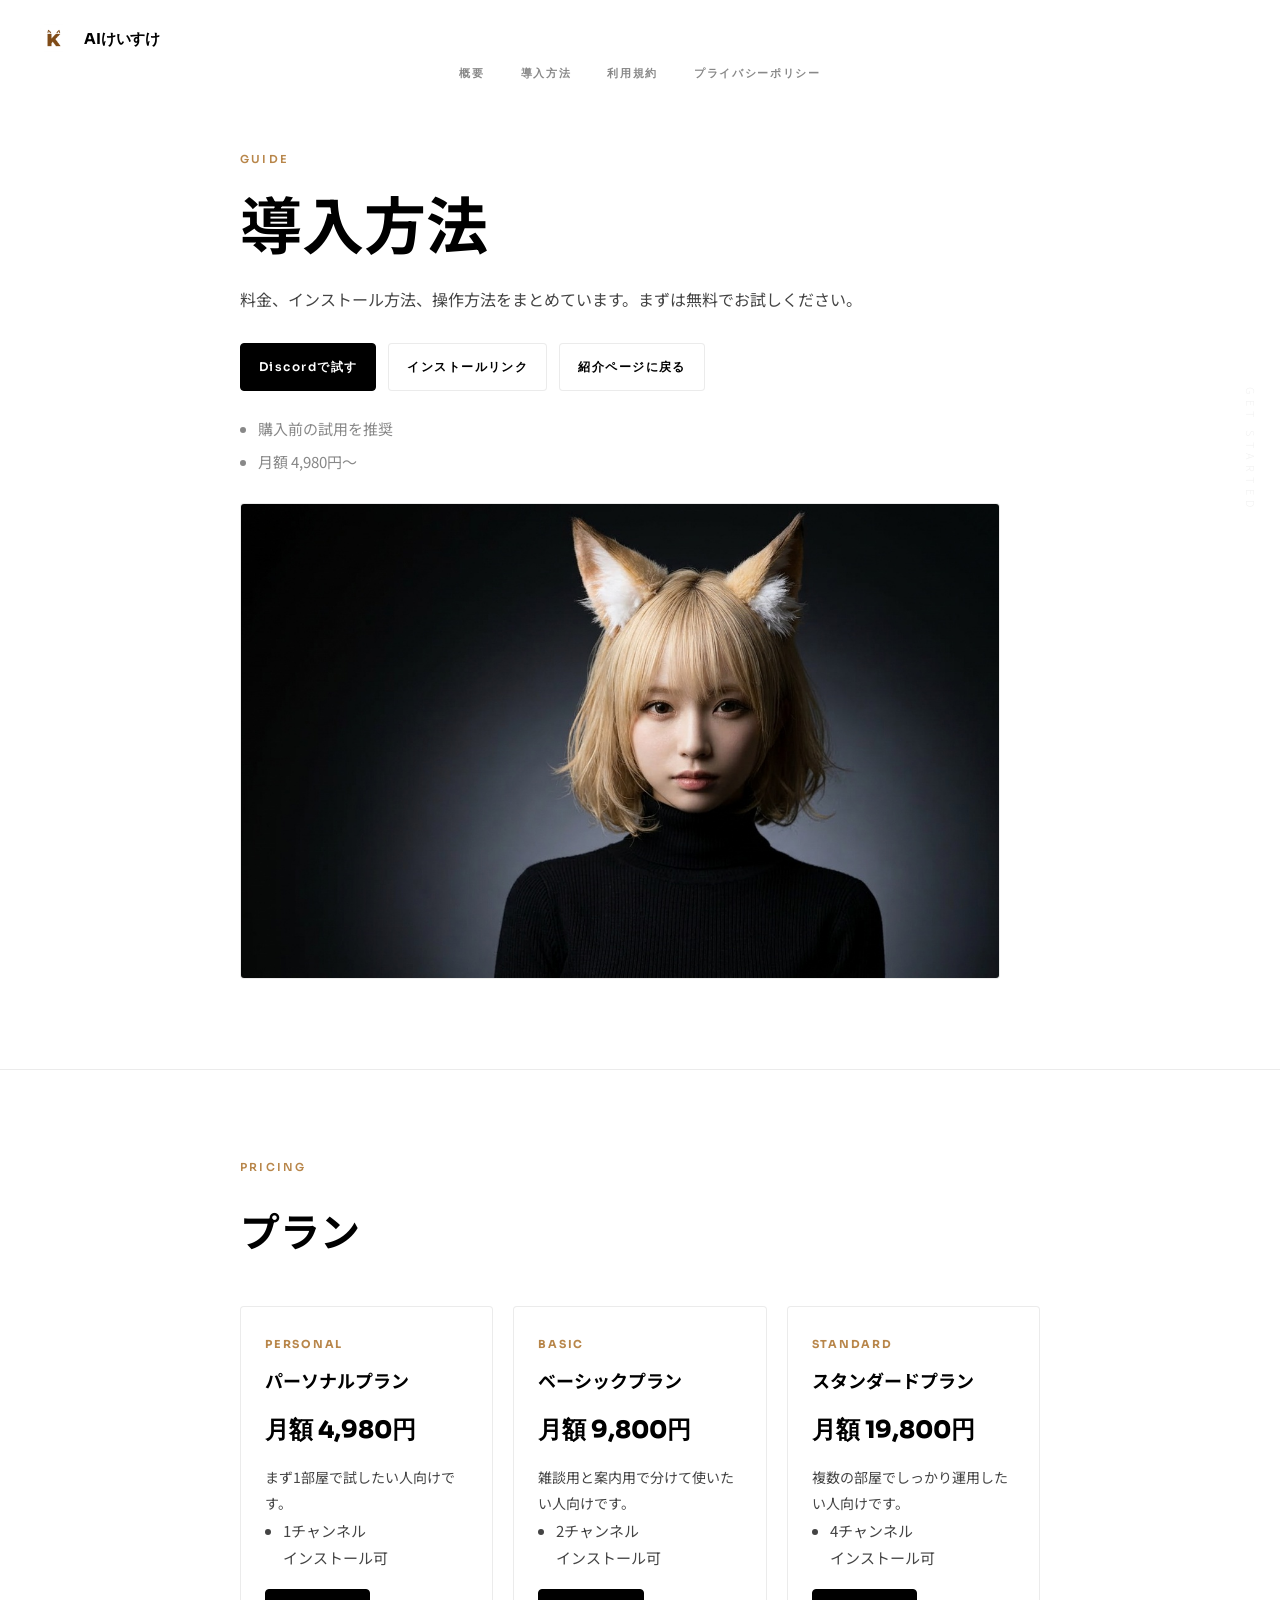
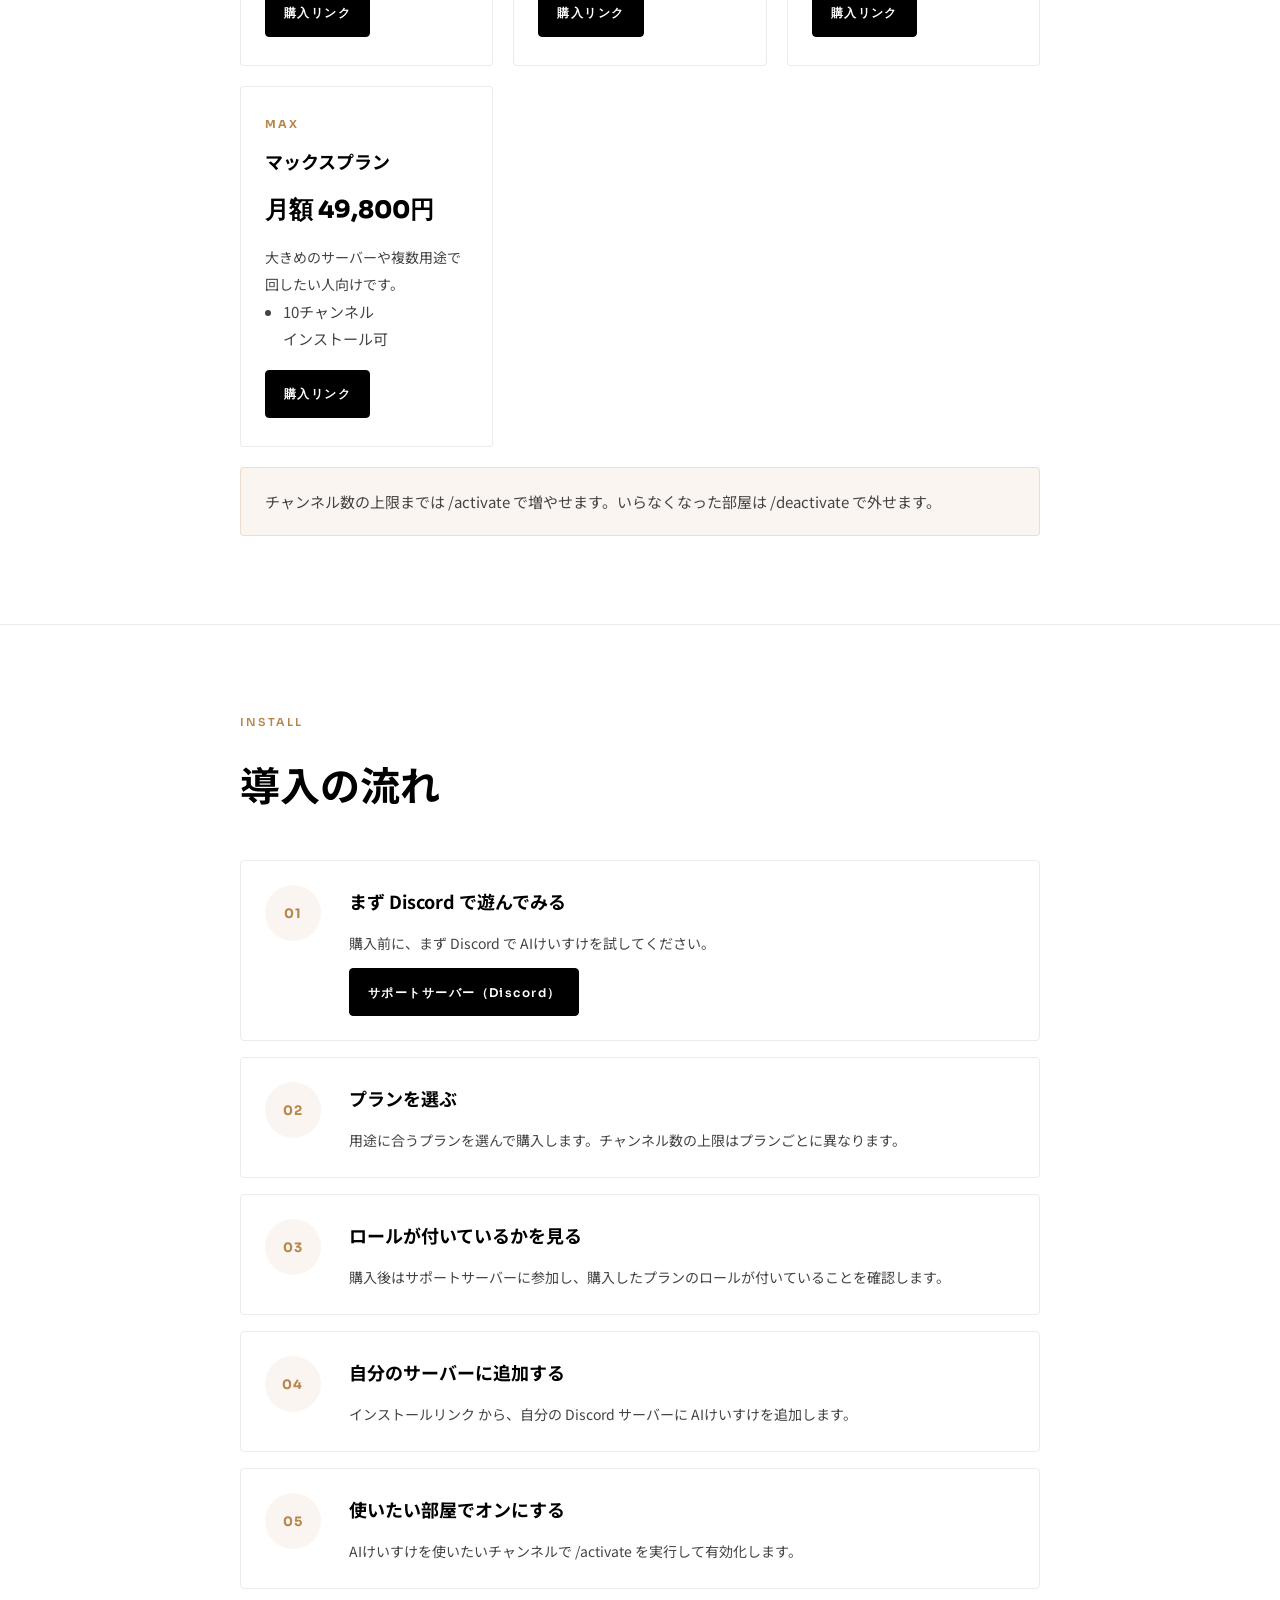
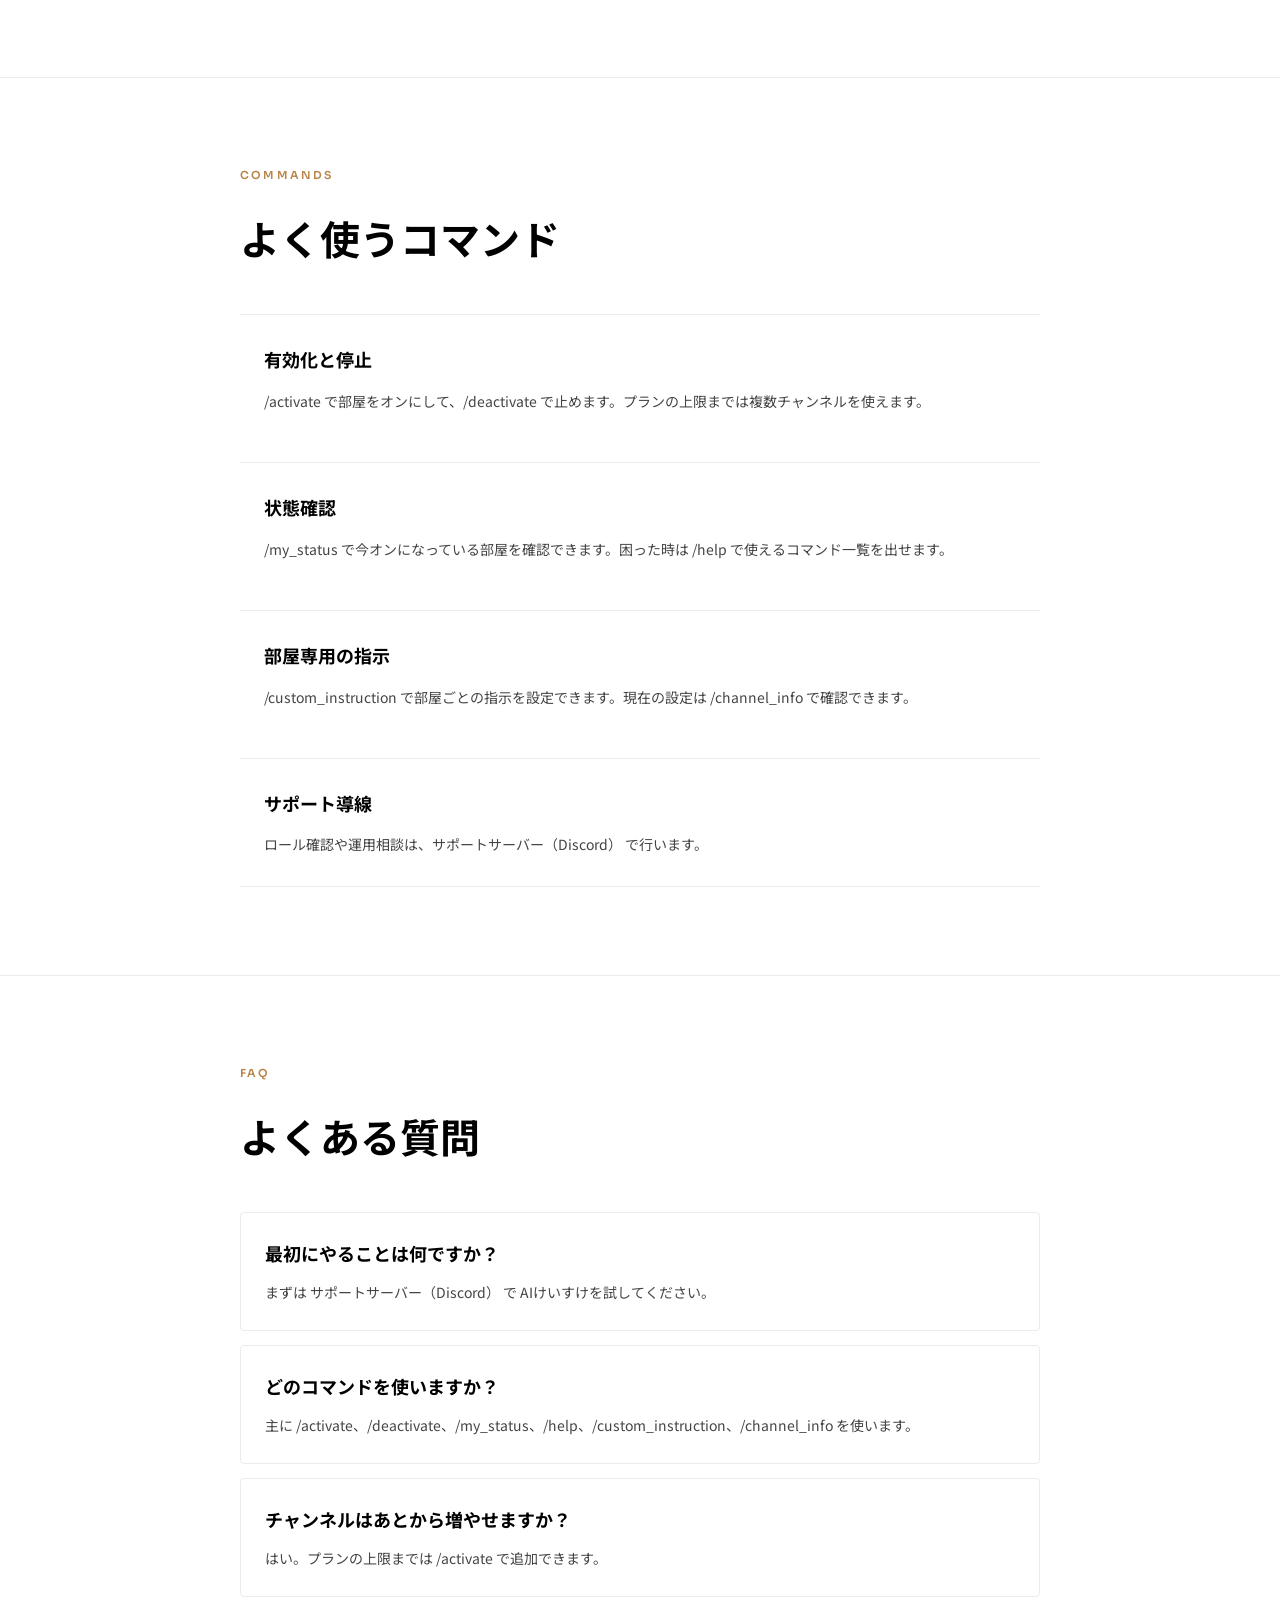
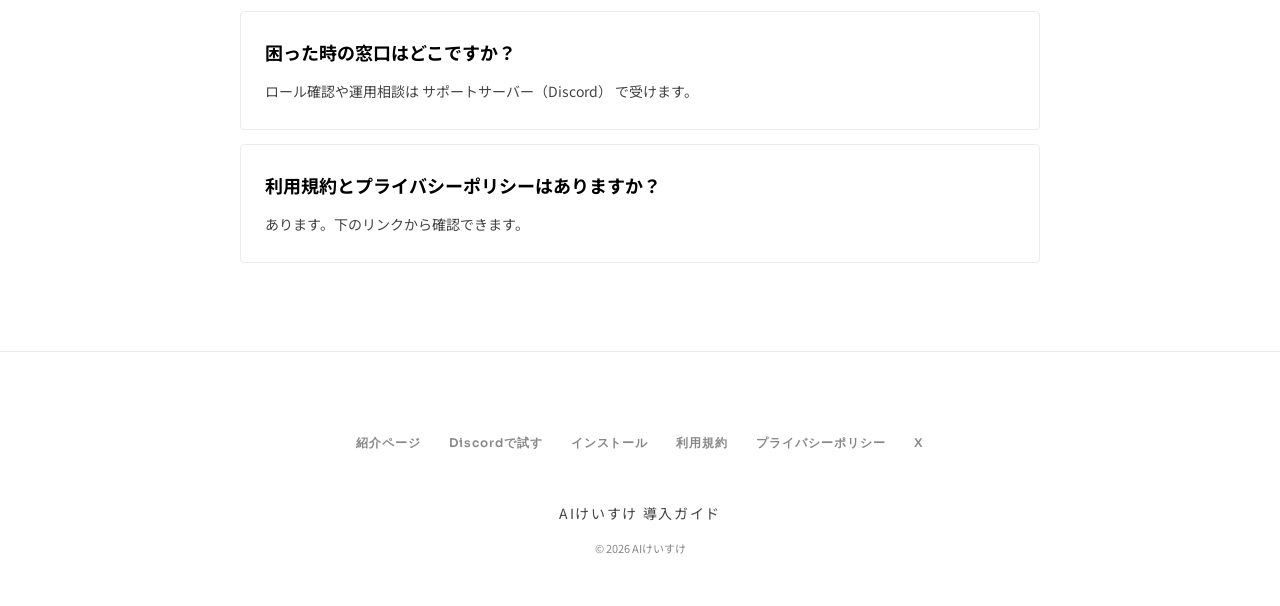
==== assistant/get-started.html @ e5342422 "AIけいすけのbotのページを作成" ====
<!DOCTYPE html>
<html lang="ja" prefix="og: https://ogp.me/ns#">
<head>
  <meta charset="UTF-8">
  <meta name="viewport" content="width=device-width, initial-scale=1.0">
  <meta name="author" content="AIけいすけ">
  <meta name="robots" content="index, follow, max-image-preview:large, max-snippet:-1">
  <link rel="canonical" href="https://kei31ai.com/assistant/get-started.html">

  <title>AIけいすけ 導入ガイド | 料金・インストール方法・コマンド</title>
  <meta name="description" content="AIけいすけ の料金、購入リンク、導入手順、主要コマンド、FAQ をまとめた導入ガイド。まず Discord で試してから導入できます。">

  <meta property="og:title" content="AIけいすけ 導入ガイド | 料金・インストール方法・コマンド">
  <meta property="og:description" content="AIけいすけ の料金、購入リンク、導入手順、主要コマンド、FAQ をまとめた導入ガイド。">
  <meta property="og:type" content="website">
  <meta property="og:url" content="https://kei31ai.com/assistant/get-started.html">
  <meta property="og:image" content="https://kei31ai.com/images/og-image.jpg">
  <meta property="og:site_name" content="AIけいすけ 公式サイト">
  <meta property="og:locale" content="ja_JP">

  <meta name="twitter:card" content="summary_large_image">
  <meta name="twitter:site" content="@kei31ai">
  <meta name="twitter:creator" content="@kei31ai">
  <meta name="twitter:title" content="AIけいすけ 導入ガイド | 料金・インストール方法・コマンド">
  <meta name="twitter:description" content="AIけいすけ の料金、購入リンク、導入手順、主要コマンド、FAQ をまとめた導入ガイド。">
  <meta name="twitter:image" content="https://kei31ai.com/images/og-image.jpg">

  <link rel="icon" type="image/png" sizes="32x32" href="../images/favicon-32x32.png">
  <link rel="icon" type="image/png" sizes="16x16" href="../images/favicon-16x16.png">
  <link rel="apple-touch-icon" sizes="180x180" href="../images/apple-touch-icon.png">

  <link rel="preconnect" href="https://fonts.googleapis.com">
  <link rel="preconnect" href="https://fonts.gstatic.com" crossorigin>
  <link href="https://fonts.googleapis.com/css2?family=Sora:wght@300;400;600;700;800&family=Noto+Sans+JP:wght@300;400;500;700&display=swap" rel="stylesheet">

  <link rel="stylesheet" href="../css/style.css?v=20260324-assistant-5">
</head>
<body>
  <div class="side-text" aria-hidden="true">GET STARTED</div>

  <header class="nav" id="nav">
    <a href="../" class="nav__logo"><img src="../images/apple-touch-icon.png" alt="" class="nav__icon" width="28" height="28"><span class="nav__logo-text">AIけいすけ</span></a>
    <nav class="nav__links" aria-label="AIけいすけ内ナビゲーション">
      <a href="./">概要</a>
      <a href="./get-started.html">導入方法</a>
      <a href="./terms.html">利用規約</a>
      <a href="./privacy.html">プライバシーポリシー</a>
    </nav>
  </header>

  <main>
    <section class="subhero subhero--single" id="hero">
      <div class="container subhero__grid">
        <div class="subhero__copy">
          <span class="label reveal">GUIDE</span>
          <h1 class="subhero__title reveal">導入方法</h1>
          <p class="subhero__lead reveal">料金、インストール方法、操作方法をまとめています。まずは無料でお試しください。</p>
          <div class="subhero__actions reveal">
            <a href="https://discord.gg/YVpavUhMuB" class="button button--primary" target="_blank" rel="noopener">Discordで試す</a>
            <a href="https://discord.com/oauth2/authorize?client_id=1476708571499593983" class="button" target="_blank" rel="noopener">インストールリンク</a>
            <a href="./" class="button">紹介ページに戻る</a>
          </div>
          <ul class="subhero__meta reveal">
            <li>購入前の試用を推奨</li>
            <li>月額 4,980円〜</li>
          </ul>
        </div>
        <aside class="subhero__card reveal">
          <img src="../images/hero-11.jpg" alt="AIけいすけ イメージ" class="subhero__image" loading="lazy">
        </aside>
      </div>
    </section>

    <section class="info-section" id="pricing">
      <div class="container">
        <span class="label reveal">PRICING</span>
        <h2 class="section-title reveal">プラン</h2>
        <div class="pricing-grid">
          <article class="pricing-card reveal">
            <span class="pricing-card__eyebrow">Personal</span>
            <h3 class="pricing-card__title">パーソナルプラン</h3>
            <p class="pricing-card__price">月額 4,980円</p>
            <p class="pricing-card__body">まず1部屋で試したい人向けです。</p>
            <ul class="pricing-card__list">
              <li>1チャンネル<br>インストール可</li>
            </ul>
            <div class="pricing-card__actions">
              <a href="https://page.theapps.jp/paid/join/G8hv3G40M25l69g0" class="button button--primary" target="_blank" rel="noopener">購入リンク</a>
            </div>
          </article>
          <article class="pricing-card reveal">
            <span class="pricing-card__eyebrow">Basic</span>
            <h3 class="pricing-card__title">ベーシックプラン</h3>
            <p class="pricing-card__price">月額 9,800円</p>
            <p class="pricing-card__body">雑談用と案内用で分けて使いたい人向けです。</p>
            <ul class="pricing-card__list">
              <li>2チャンネル<br>インストール可</li>
            </ul>
            <div class="pricing-card__actions">
              <a href="https://page.theapps.jp/paid/join/A8hv3G40M25l69y4" class="button button--primary" target="_blank" rel="noopener">購入リンク</a>
            </div>
          </article>
          <article class="pricing-card reveal">
            <span class="pricing-card__eyebrow">Standard</span>
            <h3 class="pricing-card__title">スタンダードプラン</h3>
            <p class="pricing-card__price">月額 19,800円</p>
            <p class="pricing-card__body">複数の部屋でしっかり運用したい人向けです。</p>
            <ul class="pricing-card__list">
              <li>4チャンネル<br>インストール可</li>
            </ul>
            <div class="pricing-card__actions">
              <a href="https://page.theapps.jp/paid/join/B8hv3G40M25l69y7" class="button button--primary" target="_blank" rel="noopener">購入リンク</a>
            </div>
          </article>
          <article class="pricing-card reveal">
            <span class="pricing-card__eyebrow">Max</span>
            <h3 class="pricing-card__title">マックスプラン</h3>
            <p class="pricing-card__price">月額 49,800円</p>
            <p class="pricing-card__body">大きめのサーバーや複数用途で回したい人向けです。</p>
            <ul class="pricing-card__list">
              <li>10チャンネル<br>インストール可</li>
            </ul>
            <div class="pricing-card__actions">
              <a href="https://page.theapps.jp/paid/join/C8hv3G40M25l69y5" class="button button--primary" target="_blank" rel="noopener">購入リンク</a>
            </div>
          </article>
        </div>
        <div class="notice-box reveal">
          <p>チャンネル数の上限までは <span class="inline-command">/activate</span> で増やせます。いらなくなった部屋は <span class="inline-command">/deactivate</span> で外せます。</p>
        </div>
      </div>
    </section>

    <section class="info-section" id="install">
      <div class="container">
        <span class="label reveal">INSTALL</span>
        <h2 class="section-title reveal">導入の流れ</h2>
        <ol class="steps">
          <li class="step-card reveal">
            <strong class="step-card__number">01</strong>
            <div>
              <h3 class="step-card__title">まず Discord で遊んでみる</h3>
              <p class="step-card__body">購入前に、まず Discord で AIけいすけを試してください。</p>
              <div class="pricing-card__actions" style="margin-top: 12px;">
                <a href="https://discord.gg/YVpavUhMuB" class="button button--primary" target="_blank" rel="noopener">サポートサーバー（Discord）</a>
              </div>
            </div>
          </li>
          <li class="step-card reveal">
            <strong class="step-card__number">02</strong>
            <div>
              <h3 class="step-card__title">プランを選ぶ</h3>
              <p class="step-card__body">用途に合うプランを選んで購入します。チャンネル数の上限はプランごとに異なります。</p>
            </div>
          </li>
          <li class="step-card reveal">
            <strong class="step-card__number">03</strong>
            <div>
              <h3 class="step-card__title">ロールが付いているかを見る</h3>
              <p class="step-card__body">購入後はサポートサーバーに参加し、購入したプランのロールが付いていることを確認します。</p>
            </div>
          </li>
          <li class="step-card reveal">
            <strong class="step-card__number">04</strong>
            <div>
              <h3 class="step-card__title">自分のサーバーに追加する</h3>
              <p class="step-card__body"><a href="https://discord.com/oauth2/authorize?client_id=1476708571499593983" target="_blank" rel="noopener">インストールリンク</a> から、自分の Discord サーバーに AIけいすけを追加します。</p>
            </div>
          </li>
          <li class="step-card reveal">
            <strong class="step-card__number">05</strong>
            <div>
              <h3 class="step-card__title">使いたい部屋でオンにする</h3>
              <p class="step-card__body">AIけいすけを使いたいチャンネルで <span class="inline-command">/activate</span> を実行して有効化します。</p>
            </div>
          </li>
        </ol>
      </div>
    </section>

    <section class="info-section" id="commands">
      <div class="container">
        <span class="label reveal">COMMANDS</span>
        <h2 class="section-title reveal">よく使うコマンド</h2>
        <div class="details-list">
          <div class="details-item reveal">
            <h3 class="details-item__title">有効化と停止</h3>
            <p class="details-item__body"><span class="inline-command">/activate</span> で部屋をオンにして、<span class="inline-command">/deactivate</span> で止めます。プランの上限までは複数チャンネルを使えます。</p>
          </div>
          <div class="details-item reveal">
            <h3 class="details-item__title">状態確認</h3>
            <p class="details-item__body"><span class="inline-command">/my_status</span> で今オンになっている部屋を確認できます。困った時は <span class="inline-command">/help</span> で使えるコマンド一覧を出せます。</p>
          </div>
          <div class="details-item reveal">
            <h3 class="details-item__title">部屋専用の指示</h3>
            <p class="details-item__body"><span class="inline-command">/custom_instruction</span> で部屋ごとの指示を設定できます。現在の設定は <span class="inline-command">/channel_info</span> で確認できます。</p>
          </div>
          <div class="details-item reveal">
            <h3 class="details-item__title">サポート導線</h3>
            <p class="details-item__body">ロール確認や運用相談は、<a href="https://discord.gg/YVpavUhMuB" target="_blank" rel="noopener">サポートサーバー（Discord）</a> で行います。</p>
          </div>
        </div>
      </div>
    </section>

    <section class="info-section" id="faq">
      <div class="container">
        <span class="label reveal">FAQ</span>
        <h2 class="section-title reveal">よくある質問</h2>
        <div class="faq-list">
          <article class="faq-item reveal">
            <h3 class="faq-item__question">最初にやることは何ですか？</h3>
            <p class="faq-item__answer">まずは <a href="https://discord.gg/YVpavUhMuB" target="_blank" rel="noopener">サポートサーバー（Discord）</a> で AIけいすけを試してください。</p>
          </article>
          <article class="faq-item reveal">
            <h3 class="faq-item__question">どのコマンドを使いますか？</h3>
            <p class="faq-item__answer">主に <span class="inline-command">/activate</span>、<span class="inline-command">/deactivate</span>、<span class="inline-command">/my_status</span>、<span class="inline-command">/help</span>、<span class="inline-command">/custom_instruction</span>、<span class="inline-command">/channel_info</span> を使います。</p>
          </article>
          <article class="faq-item reveal">
            <h3 class="faq-item__question">チャンネルはあとから増やせますか？</h3>
            <p class="faq-item__answer">はい。プランの上限までは <span class="inline-command">/activate</span> で追加できます。</p>
          </article>
          <article class="faq-item reveal">
            <h3 class="faq-item__question">困った時の窓口はどこですか？</h3>
            <p class="faq-item__answer">ロール確認や運用相談は <a href="https://discord.gg/YVpavUhMuB" target="_blank" rel="noopener">サポートサーバー（Discord）</a> で受けます。</p>
          </article>
          <article class="faq-item reveal">
            <h3 class="faq-item__question">利用規約とプライバシーポリシーはありますか？</h3>
            <p class="faq-item__answer">あります。下のリンクから確認できます。</p>
          </article>
        </div>
      </div>
    </section>
  </main>

  <footer class="footer">
    <div class="container">
      <nav class="footer__socials assistant-footer__links" aria-label="AIけいすけ 関連リンク">
        <a href="./">紹介ページ</a>
        <a href="https://discord.gg/YVpavUhMuB" target="_blank" rel="noopener">Discordで試す</a>
        <a href="https://discord.com/oauth2/authorize?client_id=1476708571499593983" target="_blank" rel="noopener">インストール</a>
        <a href="./terms.html">利用規約</a>
        <a href="./privacy.html">プライバシーポリシー</a>
        <a href="https://x.com/kei31ai" target="_blank" rel="noopener">X</a>
      </nav>
      <p class="footer__message">AIけいすけ 導入ガイド</p>
      <p class="footer__copy">&copy; 2026 AIけいすけ</p>
    </div>
  </footer>

  <script src="../js/main.js" defer></script>
</body>
</html>
---- css/style.css ----
/* ============================================
   AIけいすけ — Official Website
   Editorial Light — Celebrity Style
   ============================================ */

/* --- Reset --- */
*, *::before, *::after {
  margin: 0;
  padding: 0;
  box-sizing: border-box;
}

:root {
  --bg: #ffffff;
  --text: #000000;
  --text-body: #444;
  --text-muted: #888;
  --accent: #b8864a;
  --accent-sub: rgba(184, 134, 74, 0.08);
  --border: rgba(0, 0, 0, 0.08);
  --border-accent: rgba(184, 134, 74, 0.2);
  --font-head: 'Sora', sans-serif;
  --font-body: 'Noto Sans JP', sans-serif;
  --ease: cubic-bezier(0.16, 1, 0.3, 1);
}

html {
  scroll-behavior: smooth;
  -webkit-font-smoothing: antialiased;
  -moz-osx-font-smoothing: grayscale;
}

body {
  font-family: var(--font-body);
  font-size: 15px;
  line-height: 1.8;
  color: var(--text-body);
  background: var(--bg);
  overflow-x: hidden;
}

a { color: inherit; text-decoration: none; }
img { display: block; max-width: 100%; }

/* Scroll target offset for fixed nav */
#news, #about, #achievements, #gallery, #links { scroll-margin-top: 80px; }

/* --- Container --- */
.container {
  max-width: 880px;
  margin: 0 auto;
  padding: 0 40px;
}

/* --- Section Label --- */
.label {
  display: block;
  font-family: var(--font-head);
  font-size: 11px;
  font-weight: 600;
  letter-spacing: 0.2em;
  text-transform: uppercase;
  color: var(--accent);
  margin-bottom: 16px;
}

/* --- Screen Reader Only (SEO h1) --- */
.sr-only {
  position: absolute;
  width: 1px;
  height: 1px;
  padding: 0;
  margin: -1px;
  overflow: hidden;
  clip: rect(0, 0, 0, 0);
  white-space: nowrap;
  border: 0;
}

/* --- Reveal Animation --- */
.reveal {
  opacity: 0;
  transform: translateY(20px);
  transition: opacity 0.7s var(--ease), transform 0.7s var(--ease);
}

.reveal.is-visible {
  opacity: 1;
  transform: none;
}

.links__card.reveal:nth-child(2) { transition-delay: 0.06s; }
.links__card.reveal:nth-child(3) { transition-delay: 0.12s; }
.links__card.reveal:nth-child(4) { transition-delay: 0.18s; }
.links__card.reveal:nth-child(5) { transition-delay: 0.24s; }
.links__card.reveal:nth-child(6) { transition-delay: 0.30s; }

/* --- Side Text (vertical, inspired by 向井理) --- */
.side-text {
  position: fixed;
  right: 20px;
  top: 50%;
  transform: translateY(-50%);
  writing-mode: vertical-rl;
  font-family: var(--font-body);
  font-size: 11px;
  font-weight: 300;
  letter-spacing: 0.5em;
  color: rgba(0, 0, 0, 0.06);
  z-index: 50;
  pointer-events: none;
}

/* ============================================
   NAVIGATION
   ============================================ */
.nav {
  position: fixed;
  top: 0;
  left: 0;
  right: 0;
  z-index: 100;
  display: flex;
  align-items: center;
  flex-wrap: wrap;
  gap: 0;
  padding: 24px 40px;
  transition: background 0.4s, box-shadow 0.4s;
}

.nav.is-scrolled {
  background: rgba(255, 255, 255, 0.92);
  backdrop-filter: blur(16px);
  -webkit-backdrop-filter: blur(16px);
  box-shadow: 0 1px 0 rgba(0, 0, 0, 0.06);
}

.nav__logo {
  font-family: var(--font-head);
  font-size: 15px;
  font-weight: 700;
  color: var(--text);
  letter-spacing: -0.01em;
  transition: color 0.3s;
  display: flex;
  align-items: center;
  gap: 8px;
  flex-shrink: 0;
  margin-right: auto;
}

.nav__icon {
  width: 28px;
  height: 28px;
  object-fit: contain;
  margin-right: 8px;
}

.nav__logo:hover {
  color: var(--accent);
}

.nav__links {
  display: flex;
  gap: 36px;
  width: 100%;
  justify-content: center;
  padding-top: 12px;
}

.nav__links a {
  font-family: var(--font-head);
  font-size: 11px;
  font-weight: 600;
  letter-spacing: 0.15em;
  color: var(--text-muted);
  transition: color 0.3s;
}

.nav__links a:hover {
  color: var(--text);
}


.nav__socials {
  display: flex;
  align-items: center;
  gap: 15px;
  margin-left: auto;
}

.nav__socials a {
  display: flex;
  align-items: center;
  color: var(--text-muted);
  transition: color 0.3s;
}

.nav__socials a:hover {
  color: var(--text);
}

.nav__socials svg {
  width: 16px;
  height: 16px;
}

/* ============================================
   HERO — Carousel, celebrity style
   ============================================ */
.hero {
  position: relative;
  padding-top: 110px;
  overflow: hidden;
}

.hero__carousel {
  position: relative;
  width: 100%;
  max-width: 960px;
  margin: 0 auto;
  overflow: hidden;
}

.hero__track {
  display: flex;
  transition: transform 0.7s var(--ease);
}

.hero__slide {
  min-width: 100%;
}

.hero__slide img {
  width: 100%;
  height: auto;
  display: block;
}

.hero__arrow {
  position: absolute;
  top: 50%;
  transform: translateY(-50%);
  background: rgba(0, 0, 0, 0.3);
  color: #fff;
  border: none;
  width: 40px;
  height: 40px;
  border-radius: 50%;
  font-size: 18px;
  cursor: pointer;
  z-index: 2;
  transition: background 0.3s;
  display: flex;
  align-items: center;
  justify-content: center;
}

.hero__arrow:hover {
  background: rgba(0, 0, 0, 0.6);
}

.hero__arrow--prev {
  left: 12px;
}

.hero__arrow--next {
  right: 12px;
}

.hero__dots {
  display: flex;
  justify-content: center;
  gap: 10px;
  padding: 20px 0 32px;
}

.hero__dot {
  width: 8px;
  height: 8px;
  border-radius: 50%;
  border: none;
  background: var(--border);
  cursor: pointer;
  padding: 0;
  transition: background 0.3s;
}

.hero__dot.is-active {
  background: var(--text);
}

/* ============================================
   NEWS — Date list
   ============================================ */
.news {
  padding: 100px 0 80px;
}

.news__title {
  font-family: var(--font-body);
  font-size: clamp(22px, 3.5vw, 34px);
  font-weight: 700;
  color: var(--text);
  margin-bottom: 48px;
}

.news__list {
  border-top: 1px solid var(--border);
}

.news__item {
  display: flex;
  align-items: baseline;
  padding: 20px 0;
  border-bottom: 1px solid var(--border);
}

.news__date {
  font-family: var(--font-head);
  font-size: 12px;
  font-weight: 600;
  color: var(--text-muted);
  letter-spacing: 0.05em;
  width: 110px;
  flex-shrink: 0;
}

.news__tag {
  font-family: var(--font-head);
  font-size: 10px;
  font-weight: 600;
  letter-spacing: 0.1em;
  text-transform: uppercase;
  color: var(--accent);
  background: var(--accent-sub);
  padding: 2px 10px;
  border-radius: 2px;
  margin-right: 16px;
  flex-shrink: 0;
}

.news__text {
  font-size: 14px;
  color: var(--text);
  font-weight: 400;
}

.news__text a {
  transition: color 0.3s;
}

.news__text a:hover {
  color: var(--accent);
}

/* ============================================
   ABOUT — Centered, editorial
   ============================================ */
.about {
  padding: 140px 0 100px;
}

.about__title {
  font-family: var(--font-body);
  font-size: clamp(28px, 4.5vw, 44px);
  font-weight: 700;
  color: var(--text);
  letter-spacing: 0.1em;
  margin-bottom: 64px;
}

.about__body {
  font-size: 15px;
  line-height: 2;
  color: var(--text-body);
}

/* Biography Timeline */
.bio__timeline {
  margin-top: 48px;
  border-top: 1px solid var(--border);
}

.bio__item {
  display: flex;
  align-items: baseline;
  padding: 18px 0;
  border-bottom: 1px solid var(--border);
}

.bio__date {
  font-family: var(--font-head);
  font-size: 12px;
  font-weight: 600;
  color: var(--text-muted);
  letter-spacing: 0.05em;
  width: 100px;
  flex-shrink: 0;
}

.bio__text {
  font-size: 14px;
  color: var(--text);
  font-weight: 400;
}

/* ============================================
   ACHIEVEMENTS — Number cards
   ============================================ */
.achievements {
  padding: 100px 0 80px;
}

.achievements__title {
  font-family: var(--font-body);
  font-size: clamp(22px, 3.5vw, 34px);
  font-weight: 700;
  color: var(--text);
  margin-bottom: 48px;
}

.achievements__grid {
  display: grid;
  grid-template-columns: repeat(4, 1fr);
  gap: 24px;
}

.achievements__card {
  text-align: center;
  padding: 32px 16px;
  border: 1px solid var(--border);
  border-radius: 4px;
  transition: border-color 0.3s;
}

.achievements__card:hover {
  border-color: var(--border-accent);
}

.achievements__number {
  display: block;
  font-family: var(--font-head);
  font-size: clamp(28px, 4vw, 40px);
  font-weight: 800;
  color: var(--text);
  letter-spacing: -0.02em;
  line-height: 1;
  margin-bottom: 12px;
}

.achievements__label {
  display: block;
  font-family: var(--font-head);
  font-size: 11px;
  font-weight: 600;
  letter-spacing: 0.12em;
  text-transform: uppercase;
  color: var(--accent);
  margin-bottom: 8px;
}

.achievements__meta {
  display: block;
  font-size: 12px;
  color: var(--text-muted);
}

/* ============================================
   GALLERY — Photo grid
   ============================================ */
.gallery {
  padding: 80px 0 100px;
}

.gallery__title {
  font-family: var(--font-body);
  font-size: clamp(22px, 3.5vw, 34px);
  font-weight: 700;
  color: var(--text);
  margin-bottom: 48px;
}

.gallery__grid {
  display: grid;
  grid-template-columns: repeat(3, 1fr);
  gap: 16px;
}

.gallery__item {
  overflow: hidden;
  border-radius: 4px;
}

.gallery__item img {
  width: 100%;
  height: 100%;
  object-fit: cover;
  aspect-ratio: 16 / 9;
  transition: transform 0.5s var(--ease);
}

.gallery__item:hover img {
  transform: scale(1.03);
}

.gallery__item {
  cursor: pointer;
}

/* --- Gallery Lightbox --- */
.lightbox {
  position: fixed;
  inset: 0;
  z-index: 200;
  display: flex;
  align-items: center;
  justify-content: center;
  background: rgba(0, 0, 0, 0.85);
  opacity: 0;
  visibility: hidden;
  transition: opacity 0.3s, visibility 0.3s;
}

.lightbox.is-open {
  opacity: 1;
  visibility: visible;
}

.lightbox__img {
  max-width: 90vw;
  max-height: 85vh;
  object-fit: contain;
  border-radius: 4px;
  transform: scale(0.95);
  transition: transform 0.3s var(--ease);
}

.lightbox.is-open .lightbox__img {
  transform: scale(1);
}

.lightbox__close {
  position: absolute;
  top: 24px;
  right: 24px;
  z-index: 2;
  width: 40px;
  height: 40px;
  border: none;
  background: none;
  color: #fff;
  font-size: 28px;
  cursor: pointer;
  opacity: 0.7;
  transition: opacity 0.3s;
}

.lightbox__close:hover {
  opacity: 1;
}

.lightbox__nav {
  position: absolute;
  top: 50%;
  transform: translateY(-50%);
  z-index: 2;
  border: none;
  background: none;
  color: #fff;
  font-size: 36px;
  cursor: pointer;
  opacity: 0.7;
  transition: opacity 0.3s;
  padding: 16px;
}

.lightbox__nav:hover {
  opacity: 1;
}

.lightbox__prev { left: 16px; }
.lightbox__next { right: 16px; }

/* ============================================
   LINKS — Card grid layout
   ============================================ */
.links {
  padding: 80px 0 120px;
}

.links__title {
  font-family: var(--font-head);
  font-size: clamp(22px, 3.5vw, 34px);
  font-weight: 700;
  color: var(--text);
  letter-spacing: 0.1em;
  margin-bottom: 48px;
}

.links__grid {
  display: grid;
  grid-template-columns: repeat(3, 1fr);
  gap: 20px;
}

.links__card {
  display: flex;
  flex-direction: column;
  padding: 28px 24px;
  border: 1px solid var(--border);
  border-radius: 4px;
  transition: border-color 0.3s;
}

.links__card:hover {
  border-color: var(--border-accent);
}

.links__card:hover .links__name {
  color: var(--accent);
}

.links__icon {
  width: 28px;
  height: 28px;
  color: var(--text);
  margin-bottom: 14px;
  flex-shrink: 0;
  transition: color 0.3s;
}

.links__card:hover .links__icon {
  color: var(--accent);
}

.links__name {
  font-family: var(--font-head);
  font-size: 13px;
  font-weight: 600;
  letter-spacing: 0.1em;
  text-transform: uppercase;
  color: var(--text);
  margin-bottom: 8px;
  transition: color 0.3s;
}

.links__category {
  font-size: 13px;
  font-weight: 500;
  color: var(--accent);
  margin-bottom: 4px;
}

.links__desc {
  font-size: 12px;
  color: var(--text-muted);
  line-height: 1.6;
}

/* ============================================
   FOOTER
   ============================================ */
.footer {
  padding: 80px 0 48px;
  text-align: center;
  border-top: 1px solid var(--border);
}

.footer__socials {
  display: flex;
  justify-content: center;
  flex-wrap: wrap;
  gap: 20px 28px;
  margin-bottom: 48px;
}

.footer__socials a {
  display: flex;
  align-items: center;
  justify-content: center;
  color: var(--text-muted);
  transition: color 0.3s;
}

.footer__socials a:hover {
  color: var(--accent);
}

.footer__socials svg {
  width: 20px;
  height: 20px;
}

.footer__message {
  font-size: 14px;
  font-weight: 400;
  color: var(--text-body);
  letter-spacing: 0.12em;
  margin-bottom: 12px;
}

.footer__copy {
  font-size: 11px;
  color: var(--text-muted);
}

/* ============================================
   RESPONSIVE
   ============================================ */

/* Tablet */
@media (max-width: 768px) {
  .container { padding: 0 24px; }

  .nav {
    padding: 18px 24px;
  }

  .nav__links {
    gap: 24px;
  }

  .side-text { display: none; }

  .hero { padding-top: 120px; }
  .hero__photo { max-width: 400px; }
  .hero__glow { width: 400px; height: 400px; }

  .news { padding: 80px 0 60px; }
  .news__item { flex-wrap: wrap; gap: 4px; }
  .news__date { width: auto; margin-right: 12px; }

  .about { padding: 100px 0 80px; }
  .about__title { margin-bottom: 48px; }

  .bio__item { flex-wrap: wrap; gap: 4px; }
  .bio__date { width: auto; margin-right: 12px; }

  .achievements { padding: 80px 0 60px; }
  .achievements__grid { grid-template-columns: repeat(2, 1fr); gap: 16px; }
  .achievements__card { padding: 24px 12px; }

  .gallery { padding: 60px 0 80px; }
  .gallery__grid { grid-template-columns: repeat(2, 1fr); gap: 12px; }

  .links { padding: 60px 0 80px; }
  .links__title { margin-bottom: 36px; }
  .links__grid { grid-template-columns: repeat(2, 1fr); gap: 16px; }
  .links__card { padding: 24px 20px; }
}

/* Mobile */
@media (max-width: 480px) {
  body { font-size: 14px; }

  .nav { padding: 14px 20px; }
  .nav__logo { font-size: 14px; gap: 4px; }
  .nav__icon { margin-right: 2px; }
  .nav__links { gap: 20px; }
  .nav__links a { font-size: 10px; }

  .hero { padding-top: 96px; }
  .hero__photo { max-width: 320px; }
  .hero__sub { font-size: 13px; }

  .news__date { font-size: 11px; }
  .news__text { font-size: 13px; }

  .about__title { margin-bottom: 40px; }

  .bio__date { font-size: 11px; }
  .bio__text { font-size: 13px; }

  .achievements__number { font-size: 28px; }
  .achievements__card { padding: 20px 10px; }

  .gallery__grid { gap: 8px; }

  .links__card { padding: 20px 16px; }

  .footer { padding: 60px 0 40px; }
  .footer__socials { gap: 20px; margin-bottom: 36px; }
}

/* ============================================
   ASSISTANT PAGE
   ============================================ */

.section-title {
  font-family: var(--font-body);
  font-size: clamp(24px, 4vw, 40px);
  font-weight: 700;
  color: var(--text);
  margin-bottom: 40px;
}

.subhero {
  padding: 150px 0 90px;
}

.subhero__grid {
  display: grid;
  grid-template-columns: minmax(0, 1.2fr) minmax(320px, 0.8fr);
  gap: 48px;
  align-items: start;
}

.subhero__title {
  font-family: var(--font-body);
  font-size: clamp(34px, 6vw, 62px);
  line-height: 1.18;
  font-weight: 700;
  color: var(--text);
  margin-bottom: 24px;
}

.subhero__lead {
  font-size: 16px;
  line-height: 2;
  color: var(--text-body);
  max-width: 720px;
}

.subhero__actions {
  display: flex;
  flex-wrap: wrap;
  gap: 12px;
  margin-top: 28px;
}

.button {
  display: inline-flex;
  align-items: center;
  justify-content: center;
  min-height: 48px;
  padding: 0 18px;
  border: 1px solid var(--border);
  border-radius: 4px;
  font-family: var(--font-head);
  font-size: 12px;
  font-weight: 600;
  letter-spacing: 0.12em;
  color: var(--text);
  background: #fff;
  transition: border-color 0.3s, color 0.3s, background 0.3s;
}

.button:hover {
  border-color: var(--border-accent);
  color: var(--accent);
}

.button--primary {
  background: var(--text);
  border-color: var(--text);
  color: #fff;
}

.button--primary:hover {
  background: var(--accent);
  border-color: var(--accent);
  color: #fff;
}

.subhero__meta {
  margin-top: 24px;
  padding-left: 18px;
  color: var(--text-muted);
}

.subhero__meta li + li {
  margin-top: 6px;
}

.subhero__card {
  border: 1px solid var(--border);
  border-radius: 4px;
  overflow: hidden;
  background: #fff;
}

.subhero--single .subhero__grid {
  grid-template-columns: 1fr;
  max-width: 880px;
  gap: 28px;
}

.subhero--single .subhero__copy {
  max-width: 760px;
}

.subhero--single .subhero__card {
  max-width: 760px;
}

.subhero__image {
  width: 100%;
  aspect-ratio: 16 / 10;
  object-fit: cover;
}

.subhero__panel {
  padding: 24px;
}

.subhero__panel-title {
  display: block;
  font-family: var(--font-head);
  font-size: 12px;
  font-weight: 700;
  letter-spacing: 0.12em;
  color: var(--accent);
  margin-bottom: 12px;
}

.subhero__panel-list {
  padding-left: 18px;
  color: var(--text-body);
}

.subhero__panel-list li + li {
  margin-top: 8px;
}

.subhero--legal {
  min-height: auto;
  padding: 120px 0 32px;
}

.subhero--legal .subhero__title {
  font-size: clamp(28px, 4vw, 42px);
  margin-bottom: 16px;
}

.subhero--legal .subhero__lead {
  font-size: 15px;
  line-height: 1.85;
  max-width: 760px;
}

.legal-doc {
  max-width: 820px;
}

.legal-doc h2 {
  margin-top: 40px;
  margin-bottom: 14px;
  font-family: var(--font-body);
  font-size: 22px;
  font-weight: 700;
  color: var(--text);
}

.legal-doc p,
.legal-doc li {
  font-size: 15px;
  line-height: 1.95;
  color: var(--text-body);
}

.legal-doc ul {
  margin: 0 0 18px 1.25rem;
}

.legal-doc p + p {
  margin-top: 14px;
}

.legal-doc__meta {
  margin-top: 40px;
  color: var(--text-muted);
}

.info-section {
  padding: 88px 0;
  border-top: 1px solid var(--border);
}

.feature-grid,
.pricing-grid,
.compare-grid {
  display: grid;
  grid-template-columns: repeat(3, 1fr);
  gap: 20px;
}

.feature-card,
.pricing-card,
.compare-card {
  padding: 28px 24px;
  border: 1px solid var(--border);
  border-radius: 4px;
  background: #fff;
}

.feature-card__title,
.pricing-card__title,
.compare-card__title,
.details-item__title,
.step-card__title,
.faq-item__question {
  font-family: var(--font-body);
  font-size: 18px;
  font-weight: 700;
  color: var(--text);
  margin-bottom: 12px;
}

.feature-card__body,
.pricing-card__body,
.details-item__body,
.step-card__body,
.faq-item__answer {
  font-size: 14px;
  line-height: 1.9;
  color: var(--text-body);
}

.compare-card__list {
  padding-left: 18px;
  color: var(--text-body);
}

.compare-card__list li + li {
  margin-top: 10px;
}

.details-list {
  display: grid;
  gap: 20px;
}

.details-item {
  padding: 28px 24px;
  border-top: 1px solid var(--border);
}

.details-item:last-child {
  border-bottom: 1px solid var(--border);
}

.steps {
  display: grid;
  gap: 16px;
  list-style: none;
}

.step-card {
  display: grid;
  grid-template-columns: 64px 1fr;
  gap: 20px;
  padding: 24px;
  border: 1px solid var(--border);
  border-radius: 4px;
}

.step-card__number {
  display: inline-flex;
  align-items: center;
  justify-content: center;
  width: 56px;
  height: 56px;
  border-radius: 50%;
  background: var(--accent-sub);
  color: var(--accent);
  font-family: var(--font-head);
  font-size: 13px;
  font-weight: 700;
  letter-spacing: 0.1em;
}

.pricing-card__eyebrow {
  display: block;
  font-family: var(--font-head);
  font-size: 11px;
  font-weight: 700;
  letter-spacing: 0.16em;
  color: var(--accent);
  margin-bottom: 10px;
  text-transform: uppercase;
}

.pricing-card__price {
  font-family: var(--font-head);
  font-size: 24px;
  font-weight: 800;
  color: var(--text);
  margin-bottom: 12px;
}

.pricing-card__list,
.details-item__list {
  padding-left: 18px;
  color: var(--text-body);
}

.pricing-card__list li + li,
.details-item__list li + li {
  margin-top: 8px;
}

.pricing-card__actions {
  display: flex;
  flex-wrap: wrap;
  gap: 10px;
  margin-top: 18px;
}

.notice-box {
  margin-top: 20px;
  padding: 20px 24px;
  background: var(--accent-sub);
  border: 1px solid var(--border-accent);
  border-radius: 4px;
  color: var(--text-body);
}

.faq-list {
  display: grid;
  gap: 14px;
}

.faq-item {
  padding: 24px;
  border: 1px solid var(--border);
  border-radius: 4px;
}

.faq-item__question {
  margin-bottom: 10px;
}

.mockshot-grid {
  display: grid;
  grid-template-columns: repeat(2, minmax(0, 1fr));
  gap: 24px;
}

.mockshot {
  min-height: 260px;
  padding: 24px;
  border: 1px dashed rgba(255, 255, 255, 0.18);
  border-radius: 4px;
  background:
    linear-gradient(180deg, rgba(255, 255, 255, 0.08), rgba(255, 255, 255, 0.03)),
    #4b5563;
  color: rgba(255, 255, 255, 0.92);
  display: flex;
  flex-direction: column;
  justify-content: flex-end;
}

.mockshot--wide {
  grid-column: 1 / -1;
  min-height: 340px;
}

.mockshot__eyebrow {
  display: block;
  margin-bottom: 12px;
  font-family: var(--font-head);
  font-size: 11px;
  font-weight: 700;
  letter-spacing: 0.16em;
  color: rgba(255, 255, 255, 0.74);
  text-transform: uppercase;
}

.mockshot__title {
  margin-bottom: 8px;
}

.mockshot__body {
  color: rgba(255, 255, 255, 0.86);
}

.mockshot__image {
  display: block;
  width: 100%;
  height: auto;
  margin-top: 16px;
  border-radius: 16px;
  border: 1px solid rgba(255, 255, 255, 0.1);
}

.assistant-footer__links a {
  font-family: var(--font-head);
  font-size: 12px;
  font-weight: 600;
  letter-spacing: 0.08em;
  color: var(--text-muted);
}

.assistant-footer__links a:hover {
  color: var(--accent);
}

@media (max-width: 768px) {
  .subhero {
    padding: 120px 0 72px;
  }

  .subhero__grid,
  .feature-grid,
  .pricing-grid,
  .compare-grid,
  .mockshot-grid {
    grid-template-columns: 1fr;
  }

  .step-card {
    grid-template-columns: 1fr;
  }

  .mockshot--wide {
    grid-column: auto;
    min-height: 260px;
  }

  .step-card__number {
    width: 48px;
    height: 48px;
  }
}

@media (max-width: 480px) {
  .subhero__actions {
    flex-direction: column;
  }

  .button {
    width: 100%;
  }

  .feature-card,
  .pricing-card,
  .compare-card,
  .step-card,
  .faq-item,
  .subhero__panel {
    padding: 20px 18px;
  }
}
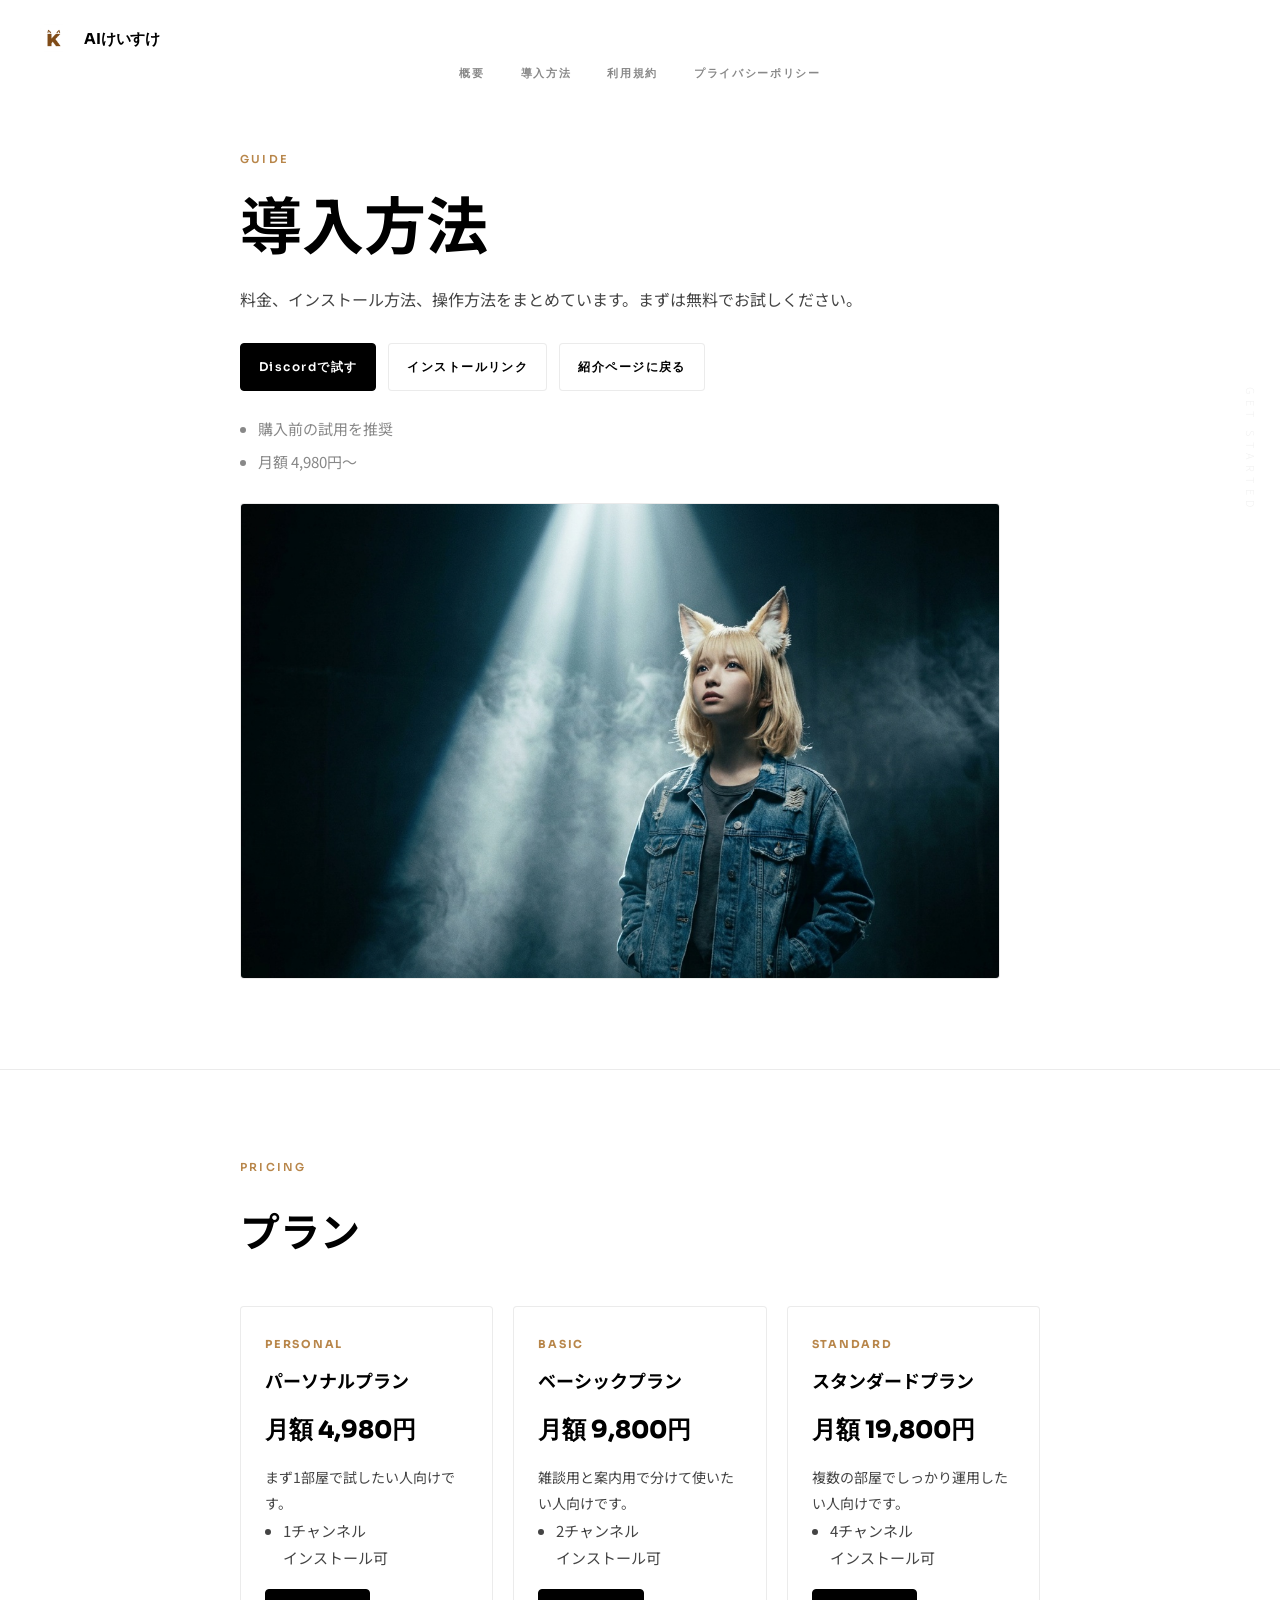
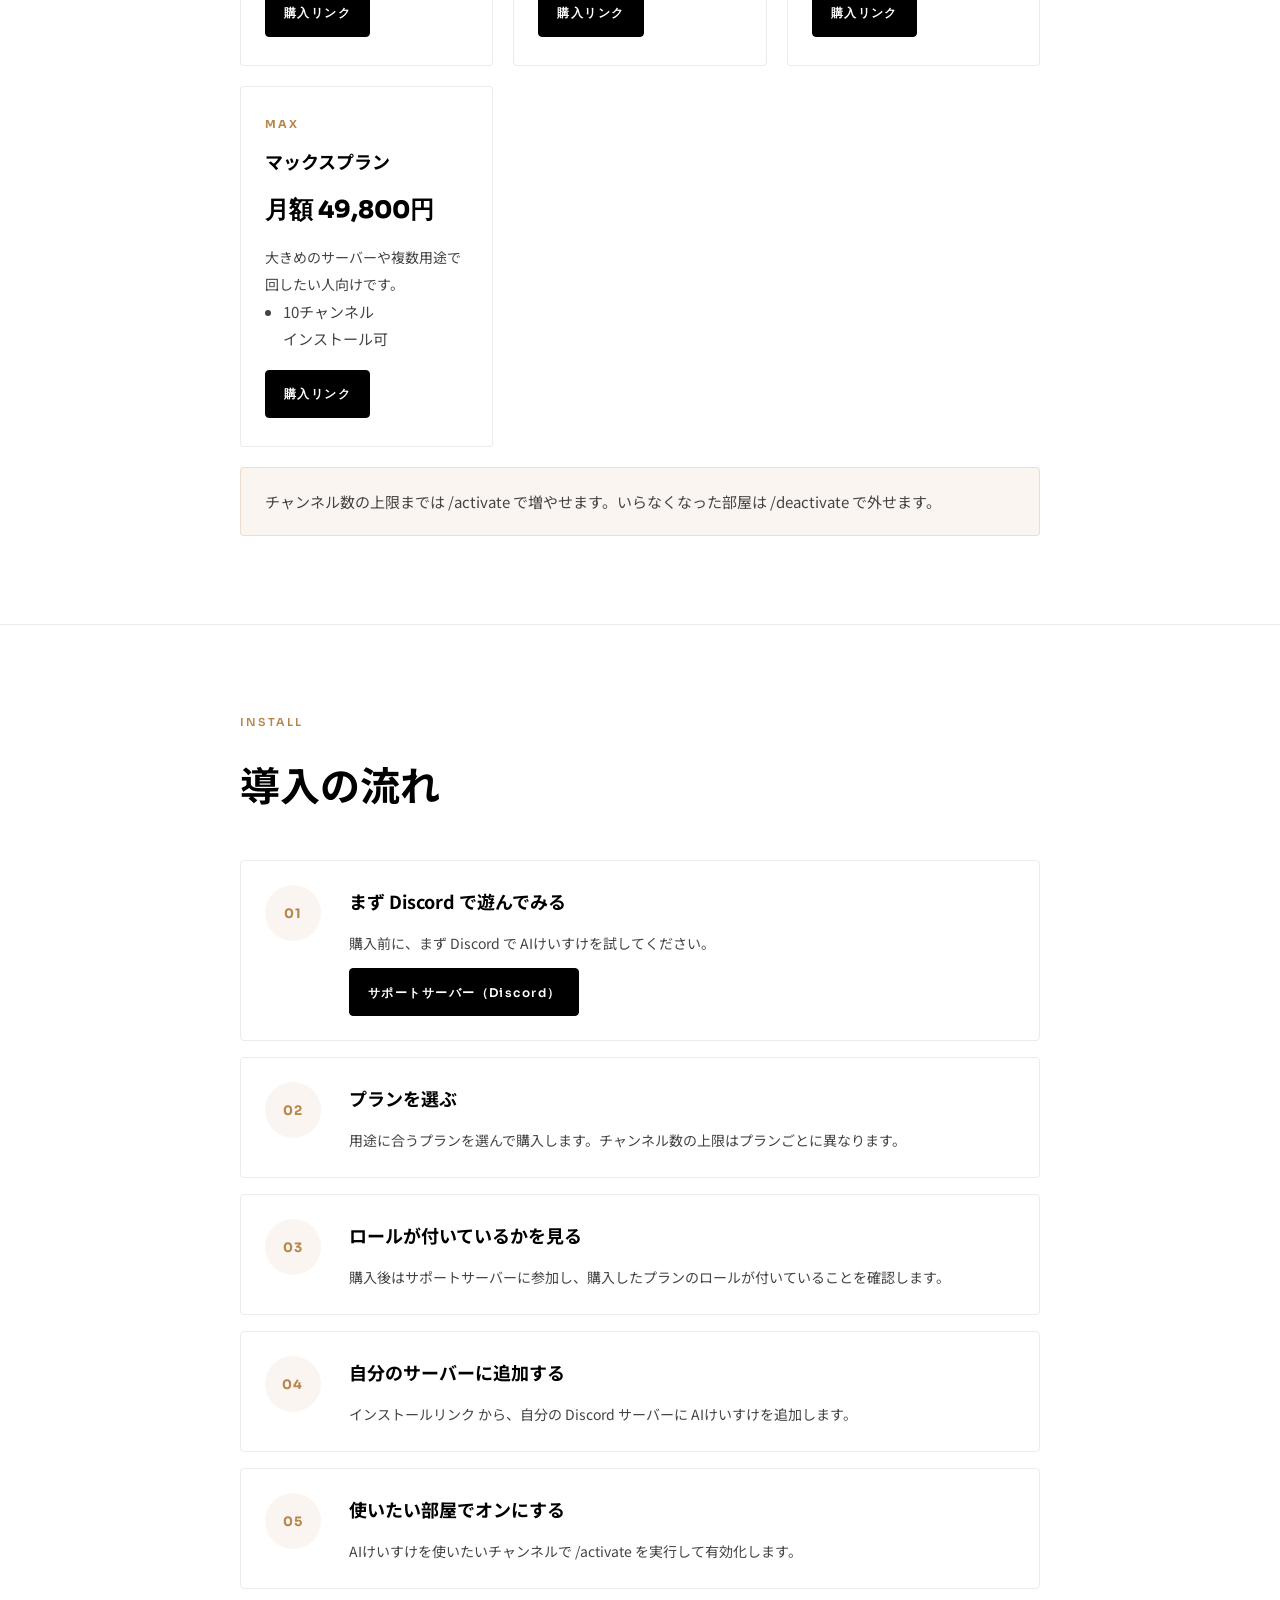
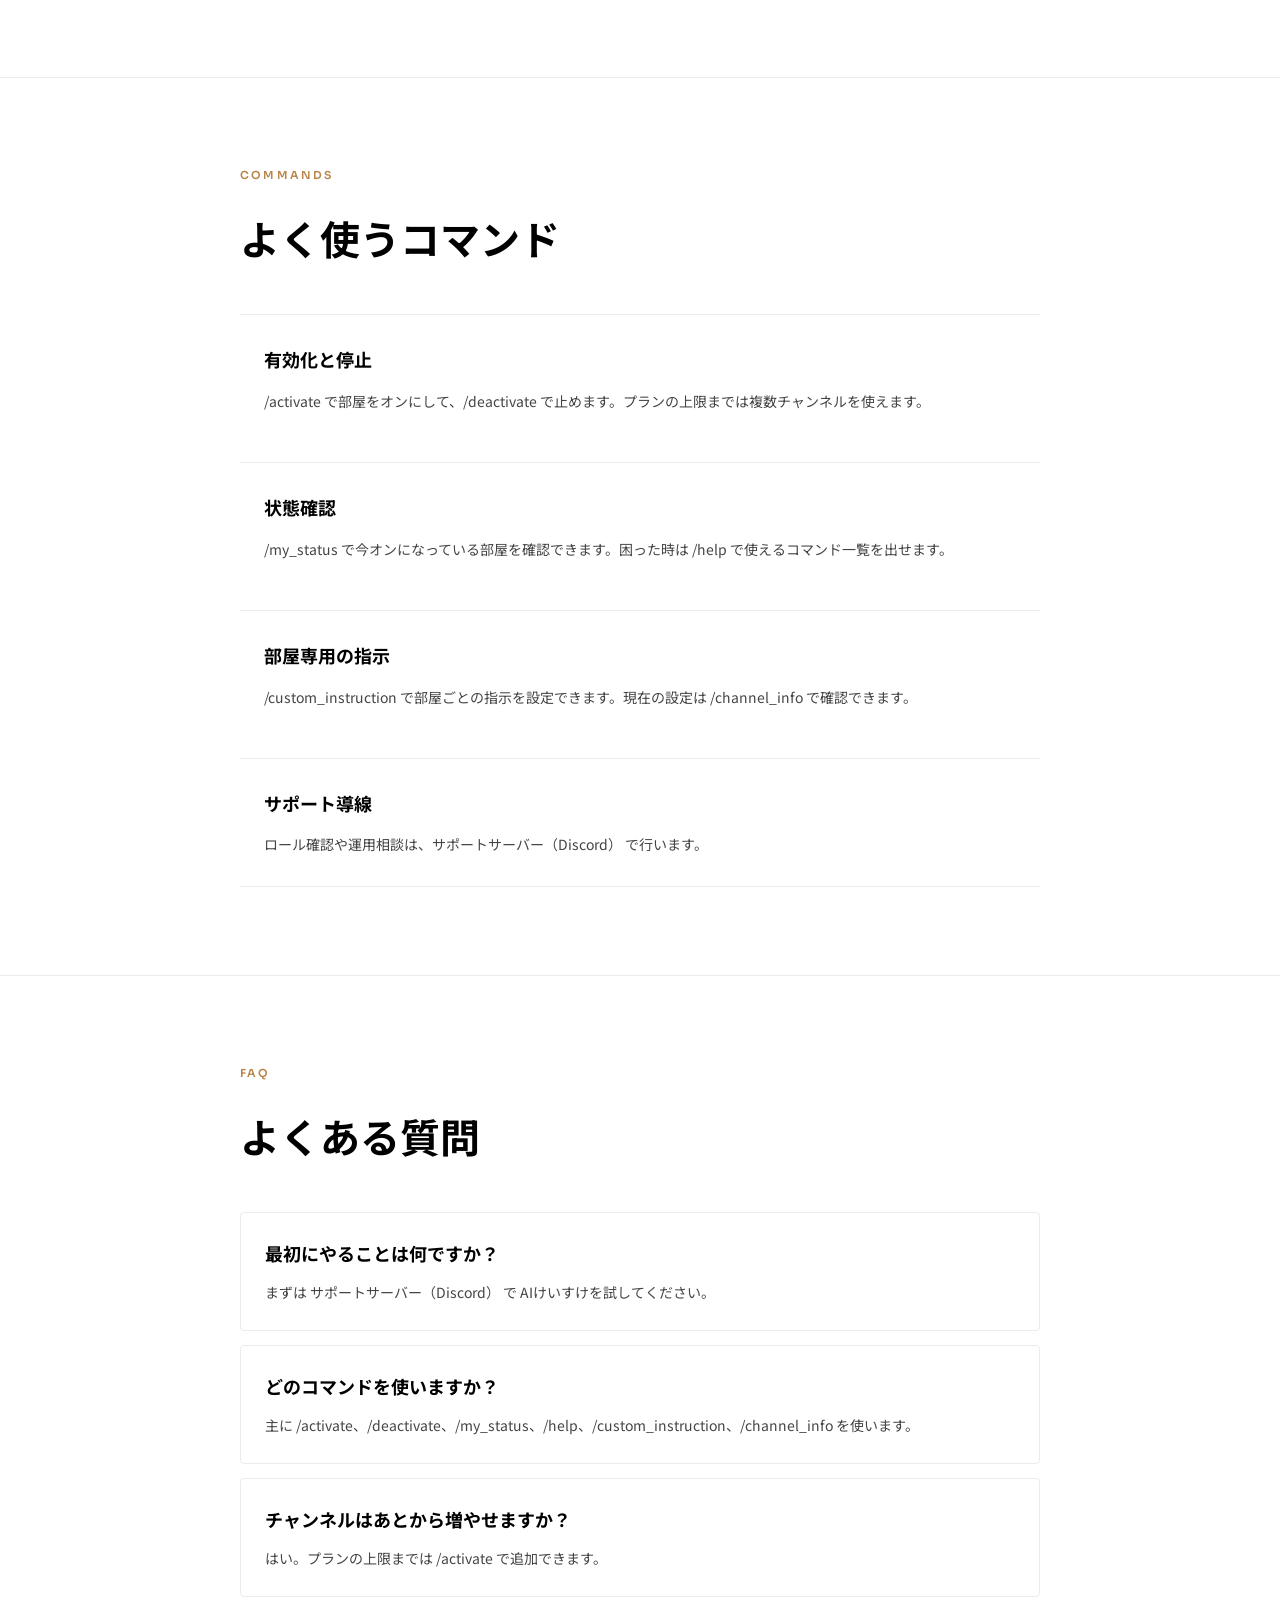
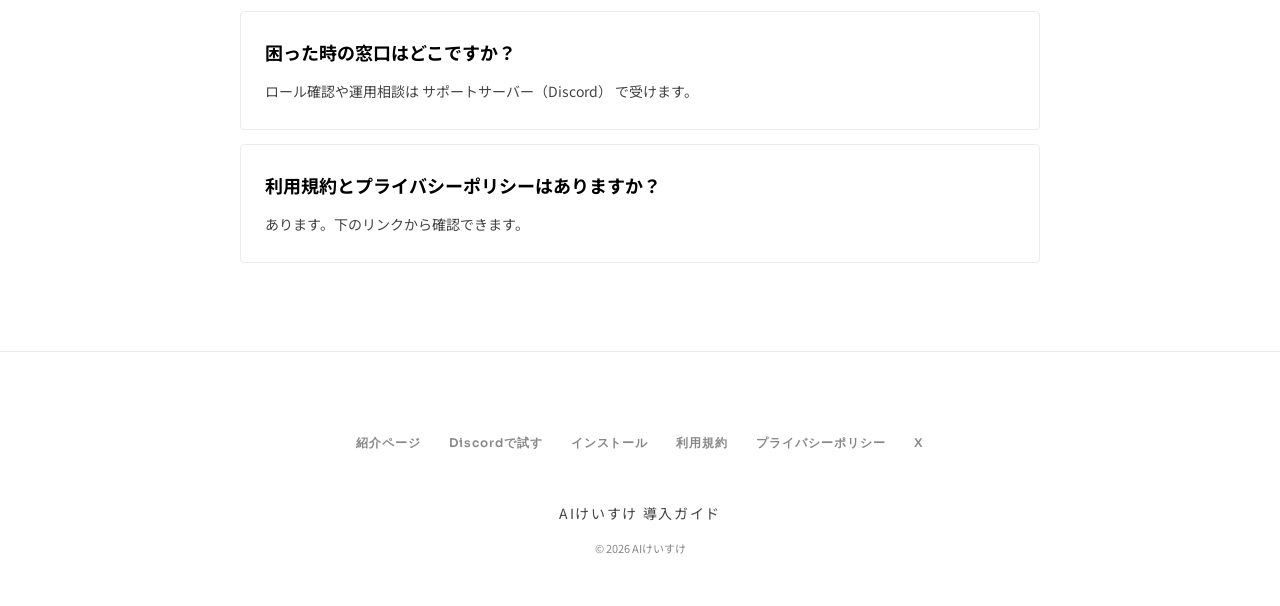
==== commit 48d01d70: "画像を変更" ====
--- a/assistant/get-started.html
+++ b/assistant/get-started.html
@@ -66,7 +66,7 @@
           </ul>
         </div>
         <aside class="subhero__card reveal">
-          <img src="../images/hero-11.jpg" alt="AIけいすけ イメージ" class="subhero__image" loading="lazy">
+          <img src="../images/hero-13.jpg" alt="AIけいすけ イメージ" class="subhero__image" loading="lazy">
         </aside>
       </div>
     </section>
